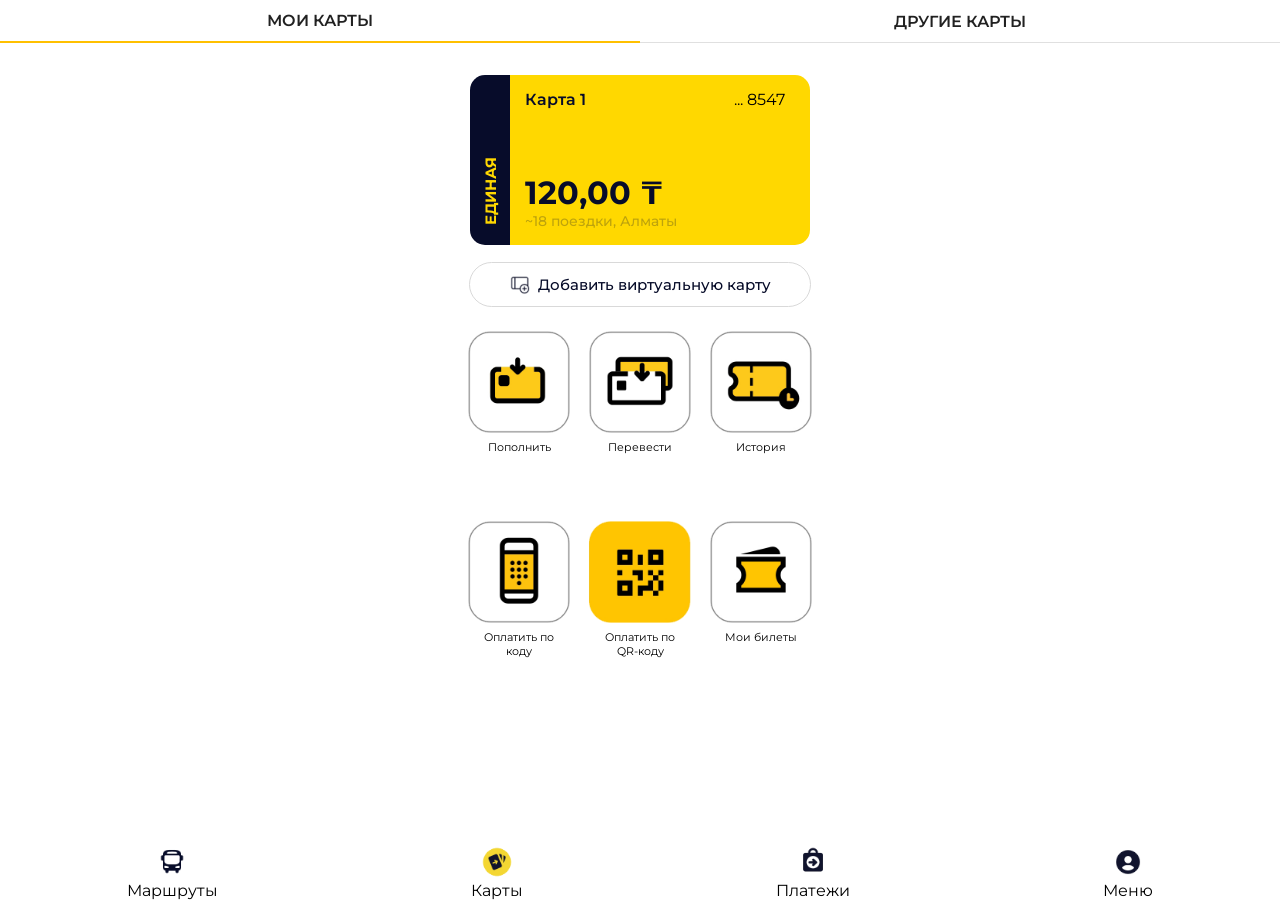
==== index.html @ dc5118d9 "Add files via upload" ====
<!DOCTYPE html>
<html lang="en">
<head>
    <meta charset="UTF-8">
    <meta http-equiv="X-UA-Compatible" content="IE=edge">
    <meta name="viewport" content="width=device-width, user-scalable=no">
    <link rel="stylesheet" href="css/index.css">
    <title>Cart</title>
</head>
<body>
    <div class="wrapper">

        <div class="content">
            <header class="header header--margin">
                <div class="nav">
                    <div class="nav__button nav__button--active">МОИ КАРТЫ</div>
                    <div class="nav__button">ДРУГИЕ КАРТЫ</div>
                </div>
            </header>
            <section class="cart cart--margin">
                <div class="cart__left">
                    <div class="cart__left-text">ЕДИНАЯ</div>

                </div>
                <div class="cart__right">
                    <div class="cart__container-top">
                        <div class="cart__text-cart">Карта 1</div>
                        <div class="cart__text-number">... 8547</div>
                    </div>
                    <div class="cart__container-bottom">
                        <div class="cart__text-price">120,00 ₸</div>
                        <div class="cart__text-info">~18 поездки, Алматы </div>

                    </div>
                </div>

            </section>
            <section class="virtual-cart virtual-cart--margin">
                <a href="#" class="virtual-cart__button">
                    <img class="virtual-cart__img" src="image/img-index/ico-text.png" alt="">
                    <p class="virtual-cart__link">Добавить виртуальную карту</p>
                </a>
            </section>

            <section class="grid">
                <div class="grid__item">
                    <a href="#" class="grid__button">
                        <img class="grid__image" src="image/img-index/1.png" alt="">
                        <p class="grid__text">Пополнить</p>
                    </a>
                    <a href="#" class="grid__button">
                        <img class="grid__image" src="image/img-index/2.png" alt="">
                        <p class="grid__text">Перевести</p>
                    </a>
                    <a href="#" class="grid__button">
                        <img class="grid__image" src="image/img-index/3.png" alt="">
                        <p class="grid__text">История</p>
                    </a>
                    <a href="pay-with-cod.html" class="grid__button">
                        <img class="grid__image" src="image/img-index/4.png" alt="">
                        <p class="grid__text">Оплатить по<br>
                            коду</p>
                    </a>
                    <a href="#" class="grid__button">
                        <img class="grid__image" src="image/img-index/5.png" alt="">
                        <p class="grid__text">Оплатить по<br>
                            QR-коду</p>
                    </a>
                    <a href="my-ticket.html" class="grid__button">
                        <img class="grid__image" src="image/img-index/6.png" alt="">
                        <p class="grid__text">Мои билеты</p>
                    </a>
                    
                </div>
            </section>
        </div>

        <div class="footer">
            <div class="footer__nav">
                <div class="footer__button">
                    <img class="footer__img" src="image/img-index/nav.png" alt="">
                    <p class="footer__text">Маршруты</p>
                </div>
                <div class="footer__button">
                    <img class="footer__img" src="image/img-index/krug-active.png" alt="">
                    <p class="footer__text">Карты</p>
                </div>
                <div class="footer__button">
                    <img class="footer__img" src="image/img-index/bus.png" alt="">
                    <p class="footer__text">Платежи</p>
                </div>
                <div class="footer__button">
                    <img class="footer__img" src="image/img-index/user.png" alt="">
                    <p class="footer__text">Меню</p>
                </div>
            </div>

        </div>
      
    </div>
      


</body>
</html>
---- css/index.css ----
@import url('https://fonts.googleapis.com/css2?family=Montserrat:wght@400;500;600;700;800&display=swap');


.:hover {
    color: rgb(0, 0, 0);
}

* {
    margin: 0;
    padding: 0;
}
  html,
  body {
    height: 100%;
    font-family: 'Montserrat', sans-serif;
    user-select:none;
    -webkit-tap-highlight-color: rgba(255, 255, 255, 0);
    -webkit-tap-highlight-color: transparent;
}
  .wrapper {
    display: flex;
    flex-direction: column;
    height: 100%;
}
  .content {
    flex: 1 0 auto;
  }
  .footer {
    flex: 0 0 auto;
  }


.nav {
    display: flex;
    align-items: center;
    justify-content: center;
}

.nav__button {
    display: flex;
    align-items: center;
    justify-content: center;
    width: 50%;
    font-size: 16px;
    font-weight: 600;
    color: #212121;
    padding: 11px 0;
    border-bottom: 1px #E0E0E0 solid;

}

.nav__button--active {
    border-bottom: 2px #FFC000 solid;

}

.cart {
    display: flex;
    justify-content: center;
}

.header--margin {
    margin-bottom: 32px;
}

.cart__left {
    display: flex;
    align-items: center;
    justify-content: center;

    width: 40px;
    height: 170px;
    background-color: #070C2A;
    border-radius: 15px 0 0 15px;


}
.cart__left-text {

    padding-right: 60px;
    font-size: 15px;
    font-weight: 700;
    color: #FFD800;
    transform: rotate(-90deg);
}
.cart__right {
    display: flex;
    flex-direction: column;
    justify-content: space-between;
    width: 300px;
    height: 170px;
    background-color: #FFD800;
    border-radius: 0 15px 15px 0;
}

.cart__container-top {
    display: flex;
    padding: 15px 15px;
    justify-content: space-between;
}
.cart__text-cart {
    font-size: 16px;
    font-weight: 600;
    color: #070C2A;
}

.cart__text-number {
    margin-right: 10px;
}

.cart__text-price {
    font-size: 32px;
    font-weight: 700;
    color: #070C2A;
}

.cart__text-info {
    font-size: 14px;
    font-weight: 500;
    color: #BEA30C;
}

.cart__container-bottom {
    display: flex;
    flex-direction: column;
    padding: 15px 15px;
}
.cart--margin {
    margin-bottom: 17px;
}

.virtual-cart {
    display: flex;
    justify-content: center;

}

.virtual-cart__button {
    display: flex;
    justify-content: center;
    align-items: center;
    width: 340px;
    height: 43px;
    border: 1px solid #D9D9D9;
    border-radius: 23px;
    text-decoration: none;

}

.virtual-cart__img {
    width: 20px;
    margin-right: 8px;
}
.virtual-cart__link {
    font-weight: 500;
    font-size: 15px;
    color: #070C29;
    text-decoration: none;
    
}
.virtual-cart--margin {
    margin-bottom: 17px;
}


.grid__image {
    width: 116px;
}

.grid__button {
    flex-direction: column;
    display: flex;
    align-items: center;
    text-decoration: none;
}

.grid__text {
    font-size:11px ;
    font-weight:400 ;
    color: #000000;
    text-align: center;

}

.grid {
    display: flex;
    justify-content: center;
}

.grid__item {

    height: auto;
    display: grid;
    grid-template-columns: 1fr 1fr 1fr;
    grid-template-rows: 2;
    row-gap:60px ;
    column-gap: 5px;
}

.footer__nav {
    display: flex;
    justify-content: space-around;
}

.footer__img {
    width: 38px;
}

.footer__button {
    display: flex;
    flex-direction: column;
    justify-content: center;
    align-items: center;
}

@media (max-height: 720px){
    .grid__item {
        row-gap: 1px;
    
    
    }
    .header--margin {
        margin-bottom: 16px;
    }
}

@media (max-height: 665px){
    .grid__image {
        width: 86px;
        
    }
    .grid__item {
        column-gap: 31px;
    }
    .cart--margin {
        margin-bottom: 10px;
    }
    .virtual-cart--margin {
        margin-bottom: 5px;
    }
}
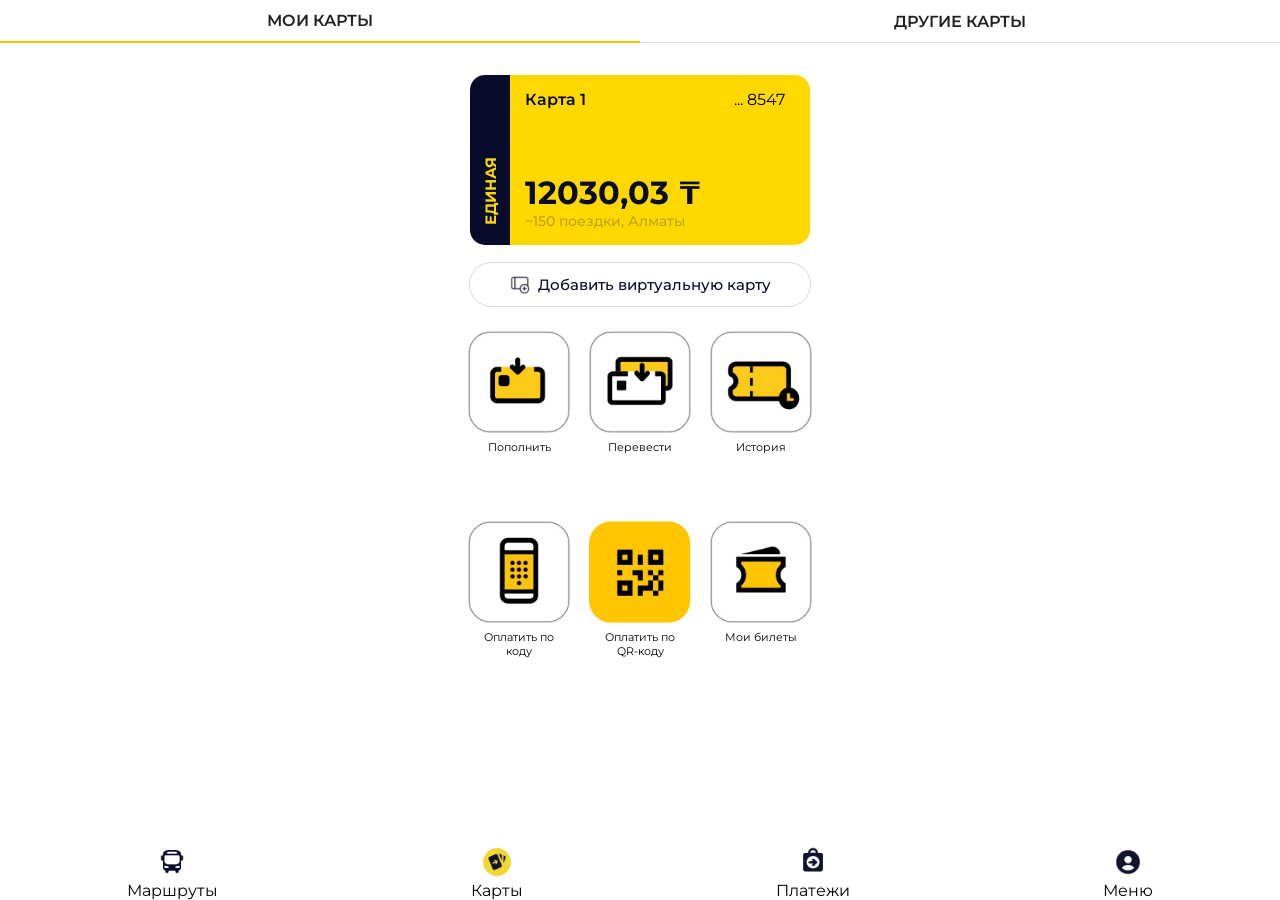
==== commit 174ac37d: "Update index.html" ====
--- a/index.html
+++ b/index.html
@@ -28,8 +28,8 @@
                         <div class="cart__text-number">... 8547</div>
                     </div>
                     <div class="cart__container-bottom">
-                        <div class="cart__text-price">120,00 ₸</div>
-                        <div class="cart__text-info">~18 поездки, Алматы </div>
+                        <div class="cart__text-price">12030,03 ₸</div>
+                        <div class="cart__text-info">~150 поездки, Алматы </div>
 
                     </div>
                 </div>
@@ -102,4 +102,4 @@
 
 
 </body>
-</html>+</html>
